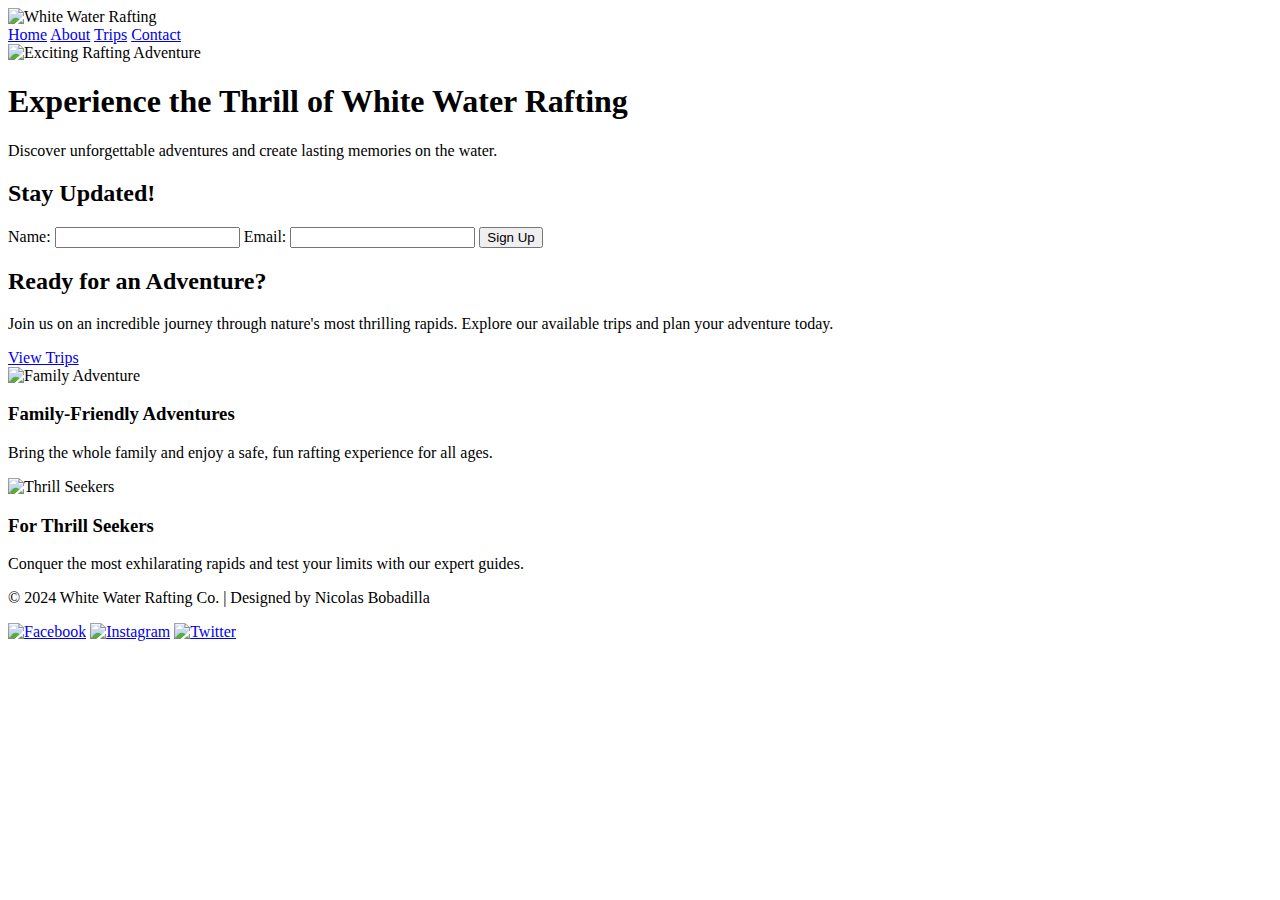
==== wwr/index.html @ 10cdf7a7 "Add files via upload" ====
<!DOCTYPE html>
<html lang="en-US">
    <head>
        <meta charset="utf-8">
        <meta name="viewport" content="width=device-width, initial-scale=1.0">
        <link rel="preconnect" href="https://fonts.googleapis.com">
        <link rel="preconnect" href="https://fonts.gstatic.com" crossorigin>
        <link href="https://fonts.googleapis.com/css2?family=Merriweather:wght@400;700;900&family=Roboto:ital,wght@0,100;0,300;0,400;0,500;0,700;0,900;1,100;1,300;1,400;1,500;1,700;1,900&display=swap" rel="stylesheet">
        <meta name="description" content="White Water Rafting Home Page">
        <meta name="author" content="Nicolas Bobadilla">
        <link rel="stylesheet" href="wwr/styles/rafting.css">
        <title>Home | White Water Rafting</title>
    </head>
    <body>
        <header>
            <img src="wwr/images/logo.jpg" alt="White Water Rafting">
            <nav>
                <a href="index.html" class="active">Home</a>
                <a href="about.html">About</a>
                <a href="trips.html">Trips</a>
                <a href="contact.html">Contact</a>
            </nav>
        </header>

        <main>
            <div class="hero">
                <img src="wwr/images/hero-home.jpg" alt="Exciting Rafting Adventure" style="width:100%; height:auto;">
                <h1>Experience the Thrill of White Water Rafting</h1>
                <p>Discover unforgettable adventures and create lasting memories on the water.</p>
            </div>

            <section class="newsletter-signup">
                <h2>Stay Updated!</h2>
                <form action="#" method="POST">
                    <label for="name">Name:</label>
                    <input type="text" id="name" name="name" required>
                    <label for="email">Email:</label>
                    <input type="email" id="email" name="email" required>
                    <button type="submit">Sign Up</button>
                </form>
            </section>

            <section class="cta">
                <h2>Ready for an Adventure?</h2>
                <p>Join us on an incredible journey through nature's most thrilling rapids. Explore our available trips and plan your adventure today.</p>
                <a href="trips.html" class="cta-link">View Trips</a>
            </section>

            <section class="site-purpose">
                <div class="grid-container">
                    <div class="grid-item">
                        <img src="wwr/images/purpose1.jpg" alt="Family Adventure">
                        <h3>Family-Friendly Adventures</h3>
                        <p>Bring the whole family and enjoy a safe, fun rafting experience for all ages.</p>
                    </div>
                    <div class="grid-item">
                        <img src="wwr/images/purpose2.jpg" alt="Thrill Seekers">
                        <h3>For Thrill Seekers</h3>
                        <p>Conquer the most exhilarating rapids and test your limits with our expert guides.</p>
                    </div>
                </div>
            </section>
        </main>

        <footer>
            <p>&copy; 2024 White Water Rafting Co. | Designed by Nicolas Bobadilla</p>
            <div class="social">
                <a href="https://facebook.com"><img src="facebooklogo.JPG" alt="Facebook"></a>
                <a href="https://instagram.com"><img src="instagramlogo.JPG" alt="Instagram"></a>
                <a href="https://twitter.com"><img src="twitterlogo.JPG" alt="Twitter"></a>
            </div>
        </footer>
    </body>
</html>
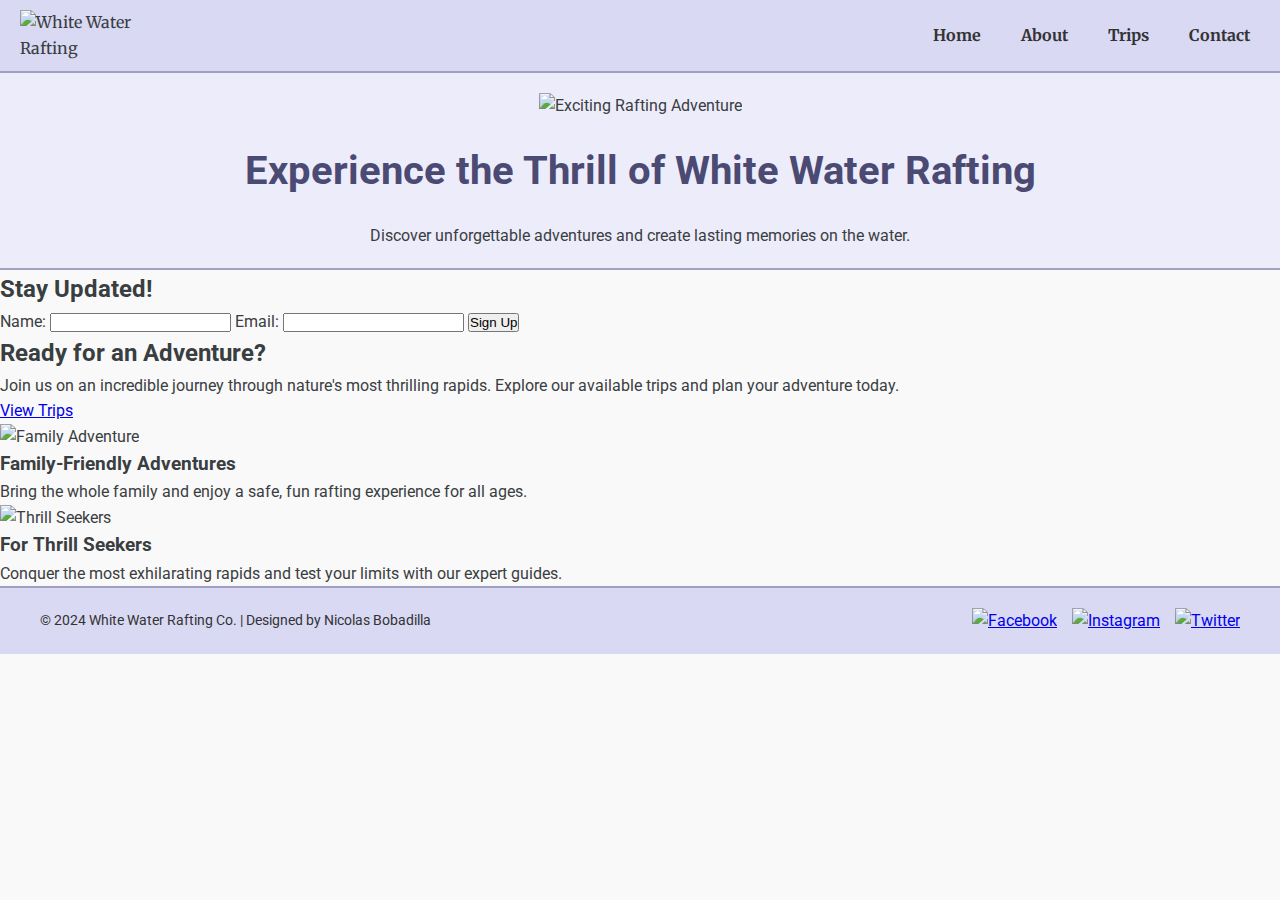
==== commit 112a44c8: "Update index.html" ====
--- a/wwr/index.html
+++ b/wwr/index.html
@@ -8,7 +8,7 @@
         <link href="https://fonts.googleapis.com/css2?family=Merriweather:wght@400;700;900&family=Roboto:ital,wght@0,100;0,300;0,400;0,500;0,700;0,900;1,100;1,300;1,400;1,500;1,700;1,900&display=swap" rel="stylesheet">
         <meta name="description" content="White Water Rafting Home Page">
         <meta name="author" content="Nicolas Bobadilla">
-        <link rel="stylesheet" href="wwr/styles/rafting.css">
+        <link rel="stylesheet" href="styles/rafting.css">
         <title>Home | White Water Rafting</title>
     </head>
     <body>
--- a/wwr/styles/rafting.css
+++ b/wwr/styles/rafting.css
@@ -0,0 +1,317 @@
+/* Blank Text */
+* {
+    margin: 0;
+    padding: 0;
+    box-sizing: border-box;
+}
+
+/* Body Styling */
+body {
+    font-family: 'Roboto', sans-serif;
+    line-height: 1.6;
+    color: #393E41;
+    background-color: #F9F9F9;
+}
+
+/* Header Section */
+header {
+    font-family: 'Merriweather', sans-serif;
+    display: grid;
+    grid-template-columns: auto 1fr;
+    align-items: center;
+    gap: 20px;
+    background-color: #D9D9F3;
+    padding: 10px 20px;
+    border-bottom: 2px solid #A0A0C3;
+}
+
+header img {
+    max-width: 150px; /* Adjust logo size */
+    height: auto;
+}
+
+header nav {
+    display: flex;
+    justify-content: flex-end;
+    gap: 20px;
+}
+
+header nav a {
+    text-decoration: none;
+    font-weight: bold;
+    color: #333;
+    padding: 10px;
+    border-radius: 5px;
+    transition: background-color 0.3s ease;
+}
+
+header nav a:hover {
+    background-color: #A0A0C3;
+    color: white;
+}
+
+/* Hero Section */
+.hero {
+    background-color: #EDECFB;
+    text-align: center;
+    padding: 20px;
+    border-bottom: 2px solid #A0A0C3;
+}
+
+.hero img {
+    width: 100%; /* Make it responsive */
+    max-width: 700px; /* Maximum size to prevent corruption */
+    height: auto;
+    margin-bottom: 20px;
+}
+
+.hero h1 {
+    font-size: 2.5rem;
+    margin-bottom: 20px;
+    color: #4A4A73;
+}
+
+.hero article {
+    display: flex;
+    align-items: flex-start;
+    justify-content: space-between;
+    max-width: 800px;
+    margin: 0 auto;
+    background-color: #44BBA4;
+    padding: 20px;
+    border-radius: 10px;
+    gap: 20px; /* Adds spacing between image and text */
+    box-shadow: 0 4px 8px rgba(0, 0, 0, 0.2);
+}
+
+.hero article img {
+    width: 150px; /* Slightly larger size */
+    height: auto;
+    margin-left: 15px;
+    border-radius: 10px;
+}
+
+.hero article p {
+    flex: 1;
+    text-align: left;
+    margin-right: 30px;
+}
+
+.happyclient {
+    max-width: 150px; /* Set a fixed size for the image */
+    height: auto;
+    border-radius: 10px;
+    margin-left: 15px; /* Adjust spacing if necessary */
+}
+
+/* History Section */
+.history-section {
+    background-color: #E94F37; /* Fix the missing background color */
+    color: white;
+    padding: 40px 20px;
+    text-align: center; /* Center-align the entire section */
+    border-radius: 10px; /* Add rounded corners */
+    box-shadow: 0 4px 10px rgba(0, 0, 0, 0.3); /* Add depth */
+}
+
+.history-section h2 {
+    font-size: 2.5rem; /* Larger font size for the title */
+    margin-bottom: 20px;
+    text-align: center; /* Ensure the title stays centered */
+    color: white; /* Ensure title text color is consistent */
+}
+
+.history-content {
+    display: flex;
+    align-items: center; /* Vertically center the content */
+    justify-content: space-around; /* Space items evenly */
+    flex-wrap: wrap; /* Ensure responsiveness on smaller screens */
+    gap: 20px;
+    margin-top: 20px; /* Space between title and content */
+}
+
+.history-content p {
+    flex: 1;
+    max-width: 300px; /* Limit text width for better readability */
+    text-align: justify; /* Justify text for a neat layout */
+    font-size: 1rem;
+}
+
+.history-content img {
+    max-width: 300px; /* Keep image size manageable */
+    height: auto;
+    border-radius: 10px; /* Rounded corners for the image */
+    box-shadow: 0 4px 8px rgba(0, 0, 0, 0.3); /* Shadow for emphasis */
+}
+
+/* Contact Section */
+.contact-info {
+    text-align: center;
+    padding: 40px;
+    background-color: #F9F9F9;
+    margin-bottom: 40px;
+}
+
+.contact-info .info {
+    display: flex;
+    justify-content: space-around;
+    flex-wrap: wrap;
+    margin-bottom: 20px;
+}
+
+.contact-info .info div {
+    text-align: center;
+}
+
+.contact-info h2 {
+    font-family: 'Merriweather', serif;
+    font-size: 1.5rem;
+    color: #393E41;
+    margin-bottom: 10px;
+}
+
+.google-map {
+    width: 100%;
+    max-width: 600px;
+    height: 400px;
+    border: none; /* Remove inline styles */
+    margin: 0 auto;
+    display: block;
+    box-shadow: 0 4px 8px rgba(0, 0, 0, 0.2);
+}
+
+/* Employee Profiles Section */
+.employee-profiles {
+    text-align: center;
+    padding: 40px;
+    background-color: #EDECFB;
+}
+
+.profiles {
+    display: flex;
+    justify-content: center;
+    flex-wrap: wrap;
+    gap: 20px;
+}
+
+.profiles figure {
+    text-align: center;
+    max-width: 200px;
+}
+
+.profiles img {
+    width: 100%;
+    height: auto;
+    border-radius: 10px;
+    box-shadow: 0 4px 8px rgba(0, 0, 0, 0.2);
+}
+
+.profiles figcaption {
+    margin-top: 10px;
+    font-size: 1rem;
+    color: #393E41;
+    font-weight: bold;
+}
+
+/* Contact Form */
+.contact-form {
+    padding: 40px;
+    background-color: #FFFFFF;
+    border-top: 2px solid #A0A0C3;
+}
+
+.contact-form form {
+    max-width: 600px;
+    margin: 0 auto;
+    display: flex;
+    flex-direction: column;
+    gap: 15px;
+}
+
+.contact-form label {
+    font-weight: bold;
+}
+
+.contact-form input,
+.contact-form textarea {
+    width: 100%;
+    padding: 10px;
+    border: 1px solid #ccc;
+    border-radius: 5px;
+    font-size: 1rem;
+}
+
+.contact-form button {
+    background-color: #44BBA4;
+    color: white;
+    border: none;
+    padding: 10px 20px;
+    border-radius: 5px;
+    cursor: pointer;
+    transition: background-color 0.3s ease;
+}
+
+.contact-form button:hover {
+    background-color: #3A9E88;
+}
+
+/* Adventures Section */
+section.adventures {
+    display: flex;
+    justify-content: space-around;
+    flex-wrap: wrap;
+    padding: 40px 20px;
+    background-color: #FFFFFF;
+    border-bottom: 2px solid #A0A0C3;
+}
+
+section.adventures figure {
+    margin: 10px;
+    text-align: center;
+    flex-basis: calc(20% - 20px); /* Five equally spaced items */
+}
+
+section.adventures img {
+    width: 100%;
+    height: auto;
+    border-radius: 10px;
+    margin-bottom: 10px;
+    box-shadow: 0 4px 6px rgba(0, 0, 0, 0.1);
+}
+
+section.adventures figcaption {
+    font-size: 0.9rem;
+    color: #4A4A73;
+    font-weight: bold;
+}
+
+/* Footer Styling */
+footer {
+    display: flex;
+    justify-content: space-between;
+    align-items: center;
+    background-color: #D9D9F3;
+    color: #333;
+    padding: 20px 40px;
+    border-top: 2px solid #A0A0C3;
+}
+
+footer p {
+    margin: 0;
+    font-size: 0.9rem;
+}
+
+footer .social {
+    display: flex;
+    gap: 15px;
+}
+
+footer img {
+    width: 30px;
+    height: auto;
+    transition: transform 0.3s ease;
+}
+
+footer img:hover {
+    transform: scale(1.1);
+}
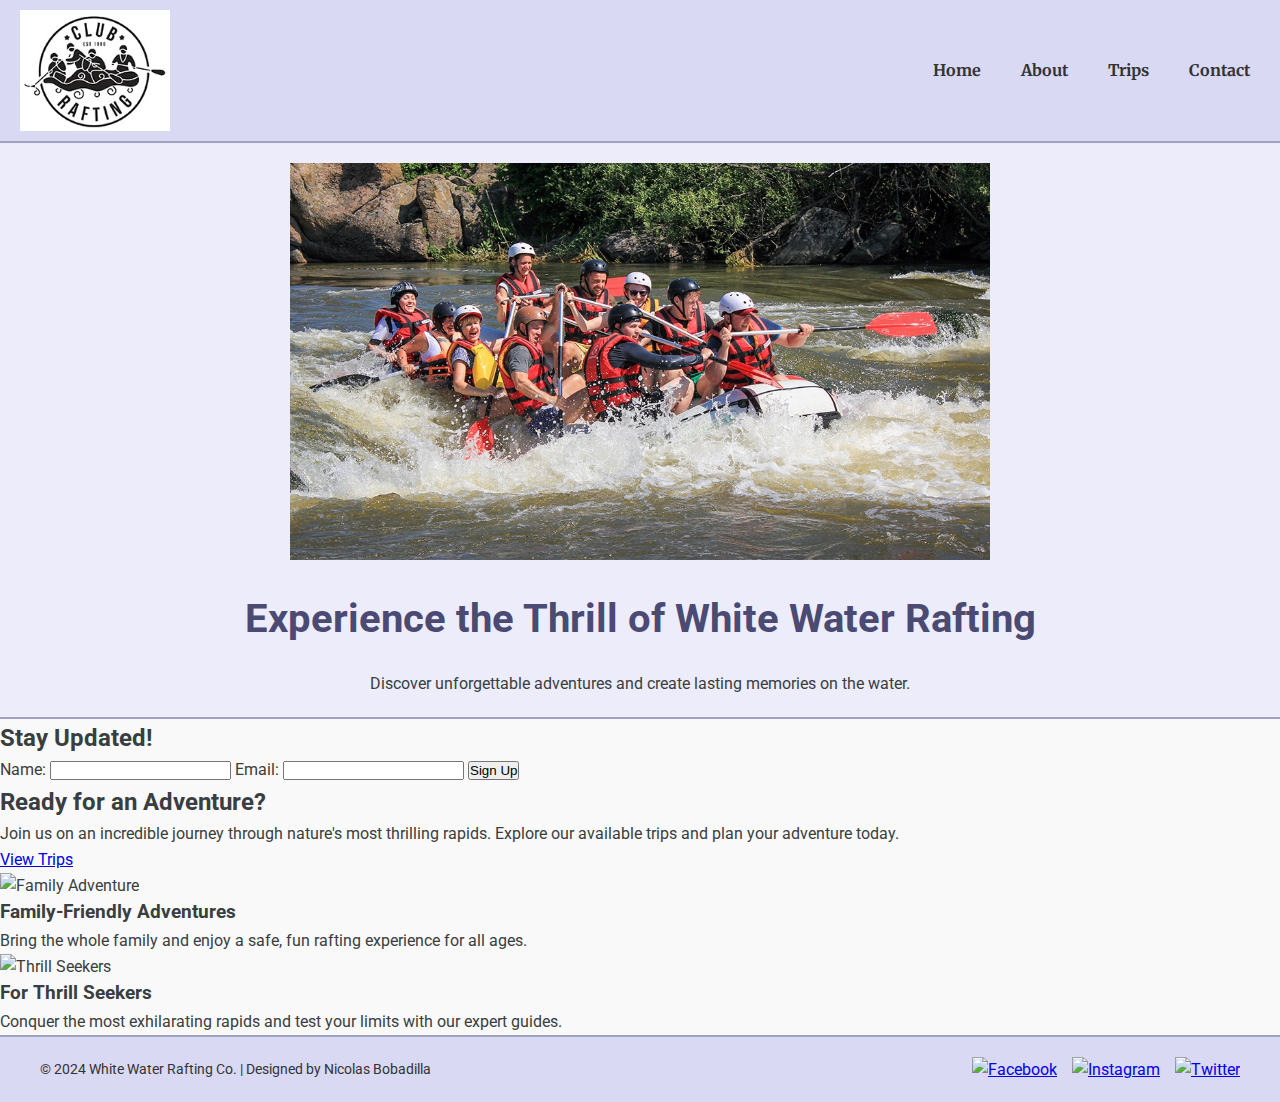
==== commit fda0b332: "Update index.html" ====
--- a/wwr/index.html
+++ b/wwr/index.html
@@ -13,7 +13,7 @@
     </head>
     <body>
         <header>
-            <img src="wwr/images/logo.jpg" alt="White Water Rafting">
+            <img src="images/logo.jpg" alt="White Water Rafting">
             <nav>
                 <a href="index.html" class="active">Home</a>
                 <a href="about.html">About</a>
@@ -24,7 +24,7 @@
 
         <main>
             <div class="hero">
-                <img src="wwr/images/hero-home.jpg" alt="Exciting Rafting Adventure" style="width:100%; height:auto;">
+                <img src="images/yourheroimage.jpg" alt="Exciting Rafting Adventure" style="width:100%; height:auto;">
                 <h1>Experience the Thrill of White Water Rafting</h1>
                 <p>Discover unforgettable adventures and create lasting memories on the water.</p>
             </div>
@@ -49,12 +49,12 @@
             <section class="site-purpose">
                 <div class="grid-container">
                     <div class="grid-item">
-                        <img src="wwr/images/purpose1.jpg" alt="Family Adventure">
+                        <img src="images/purpose1.jpg" alt="Family Adventure">
                         <h3>Family-Friendly Adventures</h3>
                         <p>Bring the whole family and enjoy a safe, fun rafting experience for all ages.</p>
                     </div>
                     <div class="grid-item">
-                        <img src="wwr/images/purpose2.jpg" alt="Thrill Seekers">
+                        <img src="images/purpose2.jpg" alt="Thrill Seekers">
                         <h3>For Thrill Seekers</h3>
                         <p>Conquer the most exhilarating rapids and test your limits with our expert guides.</p>
                     </div>
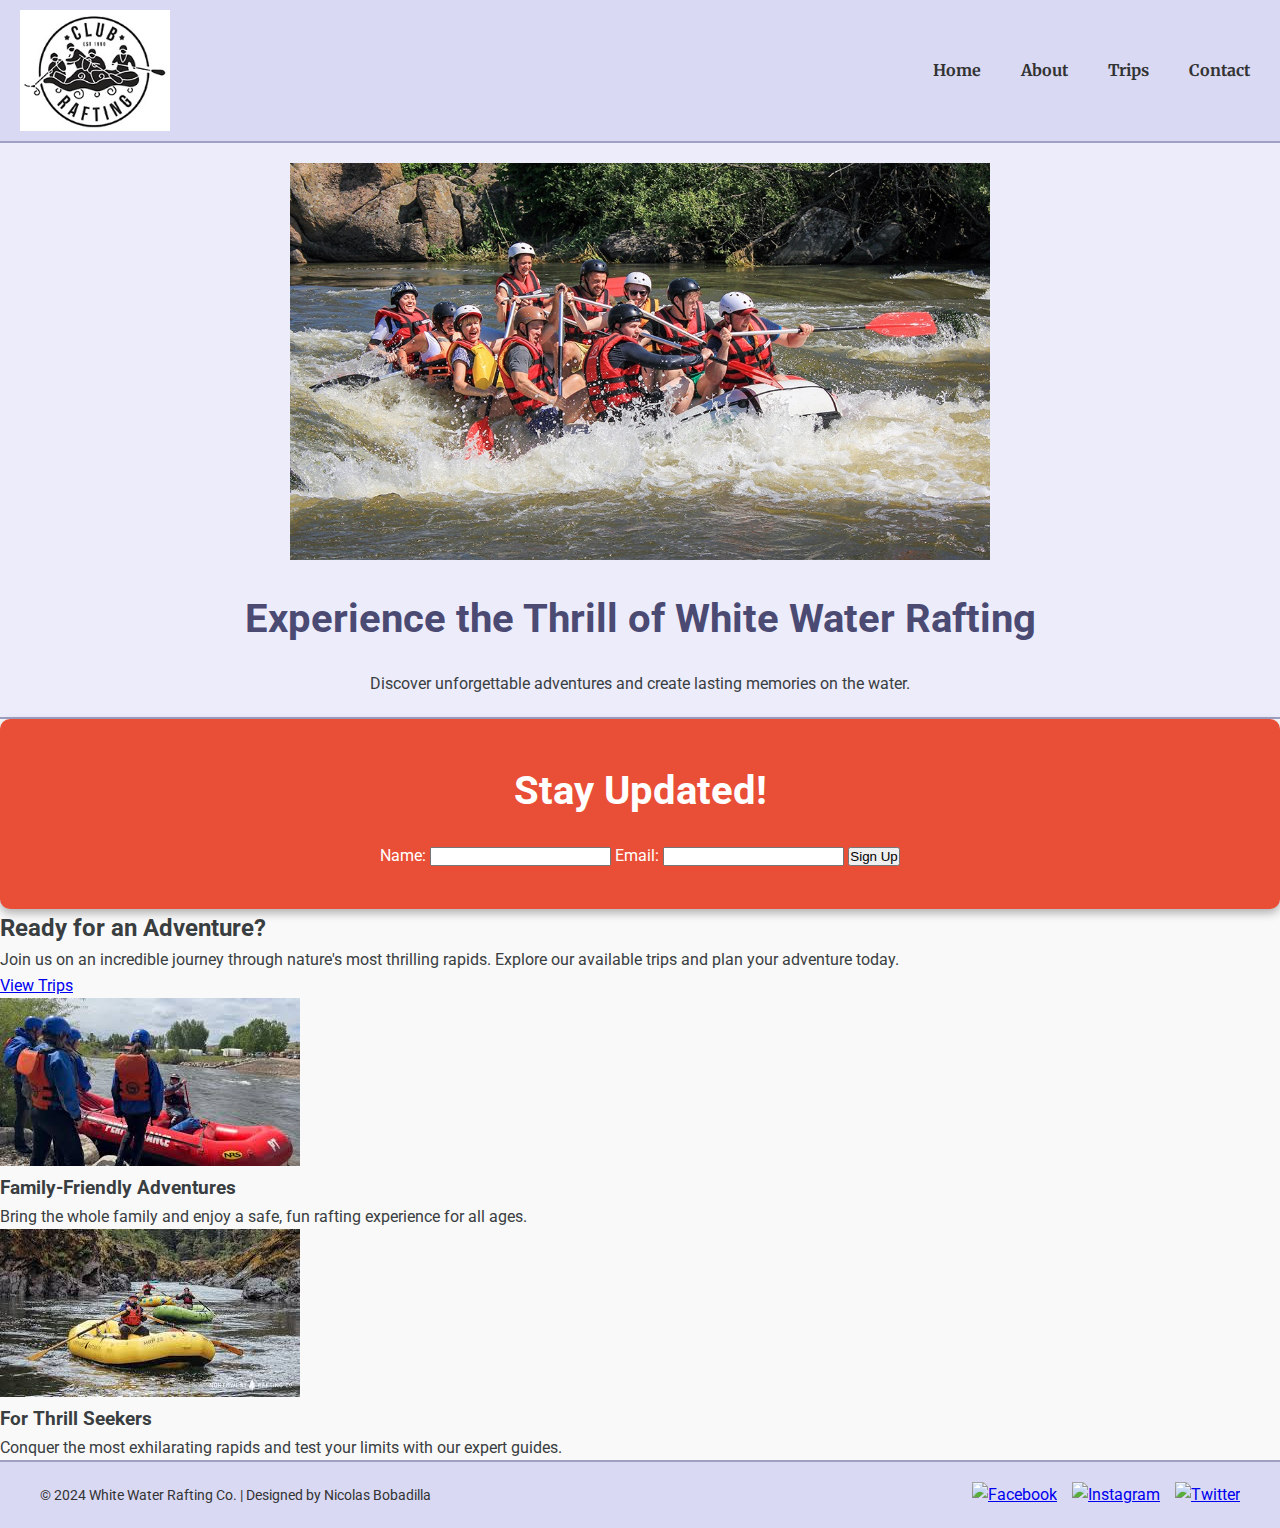
==== commit 7f34eb9a: "Update index.html" ====
--- a/wwr/index.html
+++ b/wwr/index.html
@@ -29,7 +29,7 @@
                 <p>Discover unforgettable adventures and create lasting memories on the water.</p>
             </div>
 
-            <section class="newsletter-signup">
+            <section class="newslettersignup">
                 <h2>Stay Updated!</h2>
                 <form action="#" method="POST">
                     <label for="name">Name:</label>
@@ -53,7 +53,7 @@
                         <h3>Family-Friendly Adventures</h3>
                         <p>Bring the whole family and enjoy a safe, fun rafting experience for all ages.</p>
                     </div>
-                    <div class="grid-item">
+                    <div class="griditem">
                         <img src="images/purpose2.jpg" alt="Thrill Seekers">
                         <h3>For Thrill Seekers</h3>
                         <p>Conquer the most exhilarating rapids and test your limits with our expert guides.</p>
--- a/wwr/styles/rafting.css
+++ b/wwr/styles/rafting.css
@@ -144,6 +144,22 @@
     box-shadow: 0 4px 8px rgba(0, 0, 0, 0.3); /* Shadow for emphasis */
 }
 
+.newslettersignup {
+    background-color: #E94F37; /* Fix the missing background color */
+    color: white;
+    padding: 40px 20px;
+    text-align: center; /* Center-align the entire section */
+    border-radius: 10px; /* Add rounded corners */
+    box-shadow: 0 4px 10px rgba(0, 0, 0, 0.3); /* Add depth */
+}
+
+.newslettersignup h2 {
+    font-size: 2.5rem; /* Larger font size for the title */
+    margin-bottom: 20px;
+    text-align: center; /* Ensure the title stays centered */
+    color: white; /* Ensure title text color is consistent */
+}
+
 /* Contact Section */
 .contact-info {
     text-align: center;
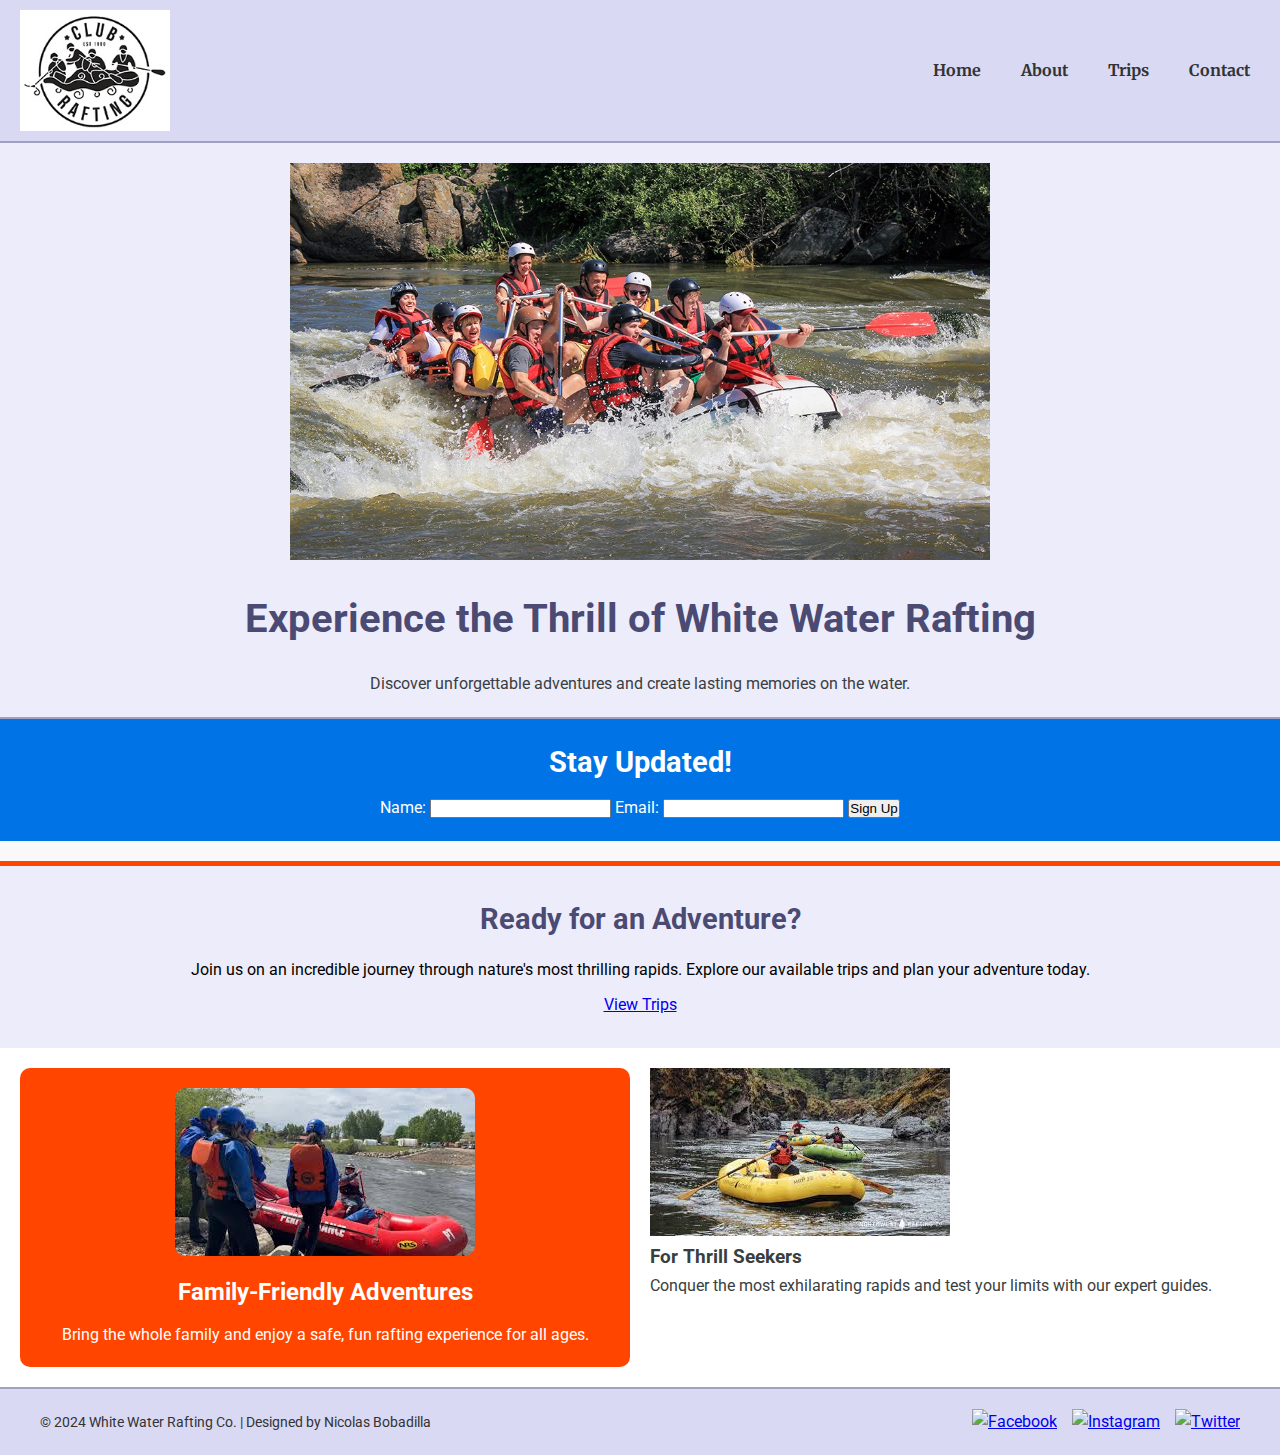
==== commit f4b4b7a7: "Update index.html" ====
--- a/wwr/index.html
+++ b/wwr/index.html
@@ -53,7 +53,7 @@
                         <h3>Family-Friendly Adventures</h3>
                         <p>Bring the whole family and enjoy a safe, fun rafting experience for all ages.</p>
                     </div>
-                    <div class="griditem">
+                    <div class="griditem2">
                         <img src="images/purpose2.jpg" alt="Thrill Seekers">
                         <h3>For Thrill Seekers</h3>
                         <p>Conquer the most exhilarating rapids and test your limits with our expert guides.</p>
--- a/wwr/styles/rafting.css
+++ b/wwr/styles/rafting.css
@@ -144,21 +144,86 @@
     box-shadow: 0 4px 8px rgba(0, 0, 0, 0.3); /* Shadow for emphasis */
 }
 
+/* Index Section */
 .newslettersignup {
-    background-color: #E94F37; /* Fix the missing background color */
-    color: white;
-    padding: 40px 20px;
-    text-align: center; /* Center-align the entire section */
+    background-color: #0073e6; /* Bright blue background */
+    color: white;
+    padding: 20px;
+    text-align: center;
+    border-radius: 0; /* Remove rounded corners */
+    margin-bottom: 20px;
+}
+
+.newslettersignup h2 {
+    font-size: 1.8rem; /* Slightly smaller heading */
+    margin-bottom: 10px;
+}
+
+/* CTA Section */
+.cta {
+    background-color: #EDECFB;
+    text-align: center;
+    padding: 30px 20px;
+    border-radius: 0; /* Remove rounded corners */
+    border-top: 5px solid #ff4500; /* Orange border for emphasis */
+    color: black;
+}
+
+.cta h2 {
+    font-size: 1.8rem;
+    color: #4A4A73;
+    margin-bottom: 15px;
+}
+
+.cta p {
+    font-size: 1rem;
+    margin-bottom: 10px;
+}
+
+/* Grid Layout for Family and Thrill Sections */
+.site-purpose {
+    display: grid;
+    grid-template-columns: 1fr;
+    gap: 20px;
+    padding: 20px;
+    background-color: #FFFFFF;
+}
+
+.grid-container {
+    display: grid;
+    grid-template-columns: 1fr 1fr;
+    gap: 20px;
+}
+
+.grid-item {
+    padding: 20px;
+    text-align: center;
+    background-color: #FF4500; /* Bright red-orange background */
+    color: white;
     border-radius: 10px; /* Add rounded corners */
-    box-shadow: 0 4px 10px rgba(0, 0, 0, 0.3); /* Add depth */
-}
-
-.newslettersignup h2 {
-    font-size: 2.5rem; /* Larger font size for the title */
-    margin-bottom: 20px;
-    text-align: center; /* Ensure the title stays centered */
-    color: white; /* Ensure title text color is consistent */
-}
+}
+
+.grid-item img {
+    max-width: 100%;
+    height: auto;
+    border-radius: 10px; /* Rounded corners for images */
+    margin-bottom: 10px;
+}
+
+.grid-item h3 {
+    font-size: 1.5rem;
+    margin-bottom: 10px;
+}
+
+.grid-item p {
+    font-size: 1rem;
+}
+
+/* Green Background */
+.grid-item:nth-child(2) {
+    background-color: #00a676; /* Bright green background */
+}
+
 
 /* Contact Section */
 .contact-info {
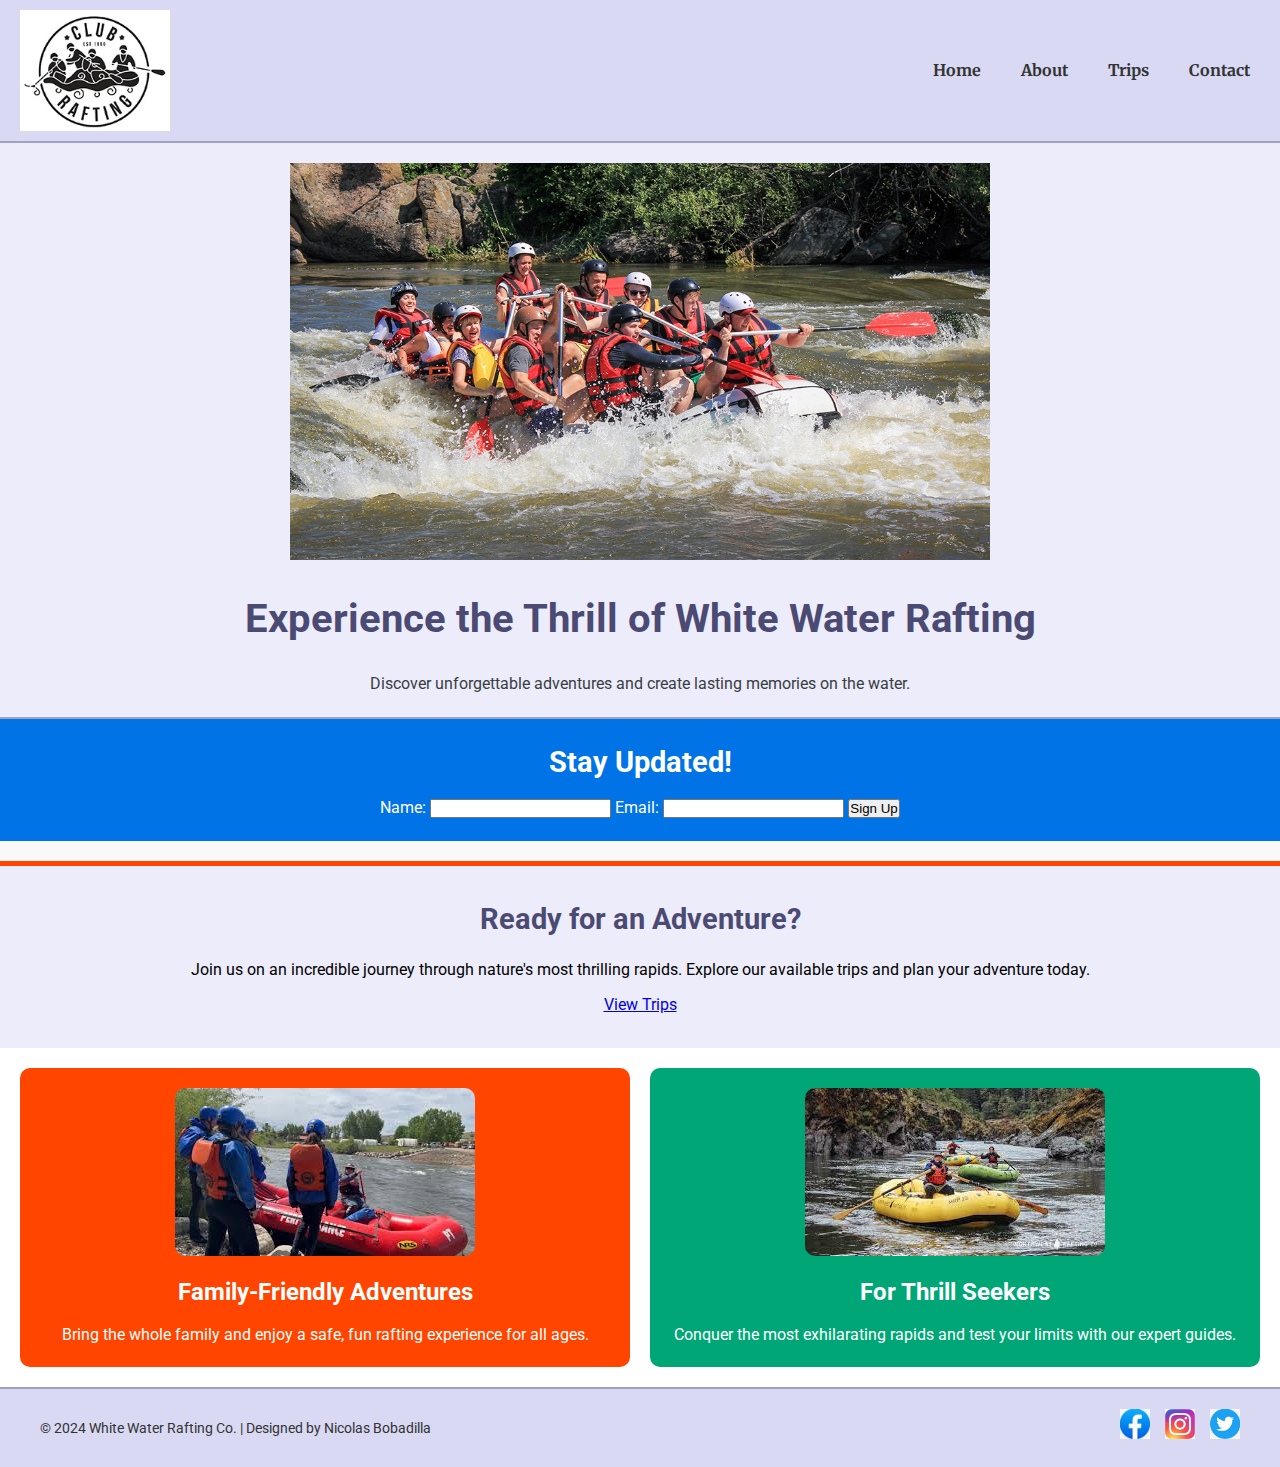
==== commit a3d31f36: "Update index.html" ====
--- a/wwr/index.html
+++ b/wwr/index.html
@@ -65,9 +65,9 @@
         <footer>
             <p>&copy; 2024 White Water Rafting Co. | Designed by Nicolas Bobadilla</p>
             <div class="social">
-                <a href="https://facebook.com"><img src="facebooklogo.JPG" alt="Facebook"></a>
-                <a href="https://instagram.com"><img src="instagramlogo.JPG" alt="Instagram"></a>
-                <a href="https://twitter.com"><img src="twitterlogo.JPG" alt="Twitter"></a>
+                <a href="https://facebook.com"><img src="images/facebooklogo.JPG" alt="Facebook"></a>
+                <a href="https://instagram.com"><img src="images/instagramlogo.JPG" alt="Instagram"></a>
+                <a href="https://twitter.com"><img src="images/twitterlogo.JPG" alt="Twitter"></a>
             </div>
         </footer>
     </body>
--- a/wwr/styles/rafting.css
+++ b/wwr/styles/rafting.css
@@ -224,6 +224,29 @@
     background-color: #00a676; /* Bright green background */
 }
 
+.griditem2 {
+    padding: 20px;
+    text-align: center;
+    background-color: #00a676; /* Bright red-orange background */
+    color: white;
+    border-radius: 10px; /* Add rounded corners */
+}
+
+.griditem2 img {
+    max-width: 100%;
+    height: auto;
+    border-radius: 10px; /* Rounded corners for images */
+    margin-bottom: 10px;
+}
+
+.griditem2 h3 {
+    font-size: 1.5rem;
+    margin-bottom: 10px;
+}
+
+.griditem2 p {
+    font-size: 1rem;
+}
 
 /* Contact Section */
 .contact-info {
